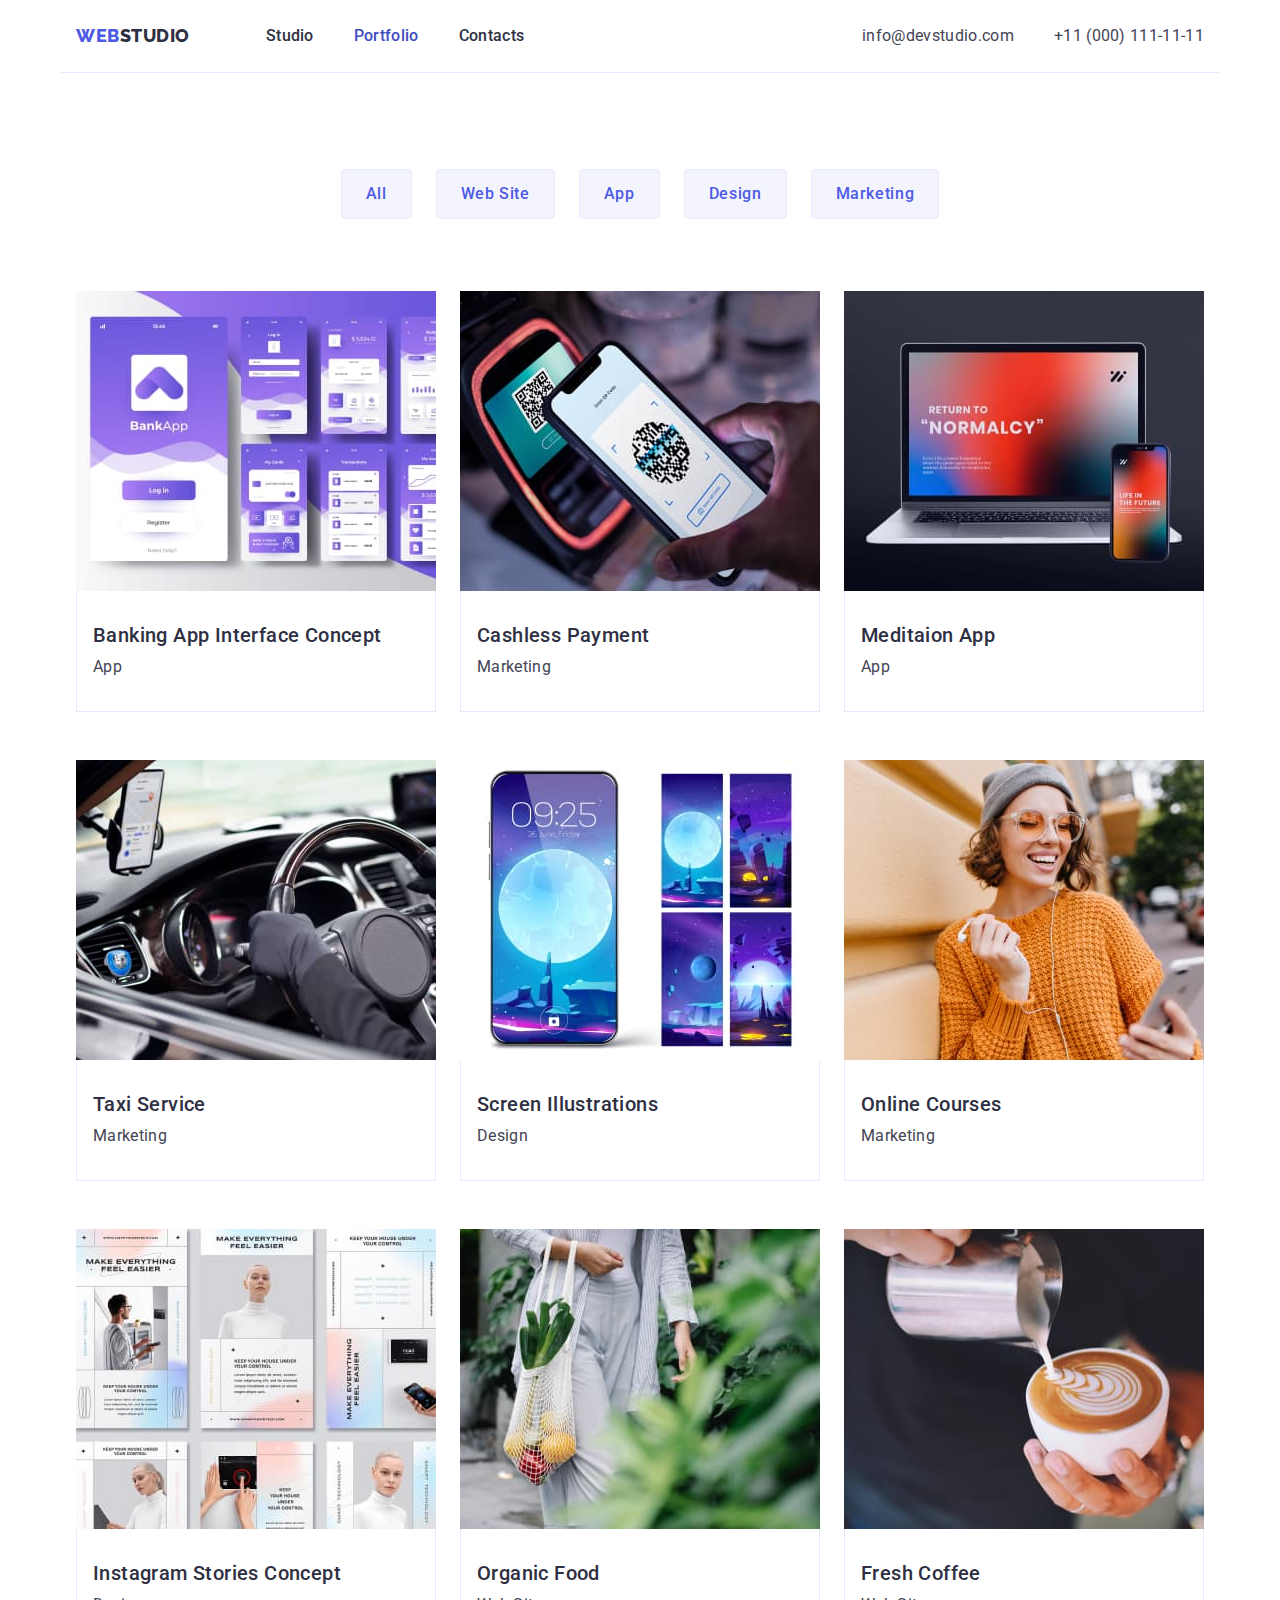
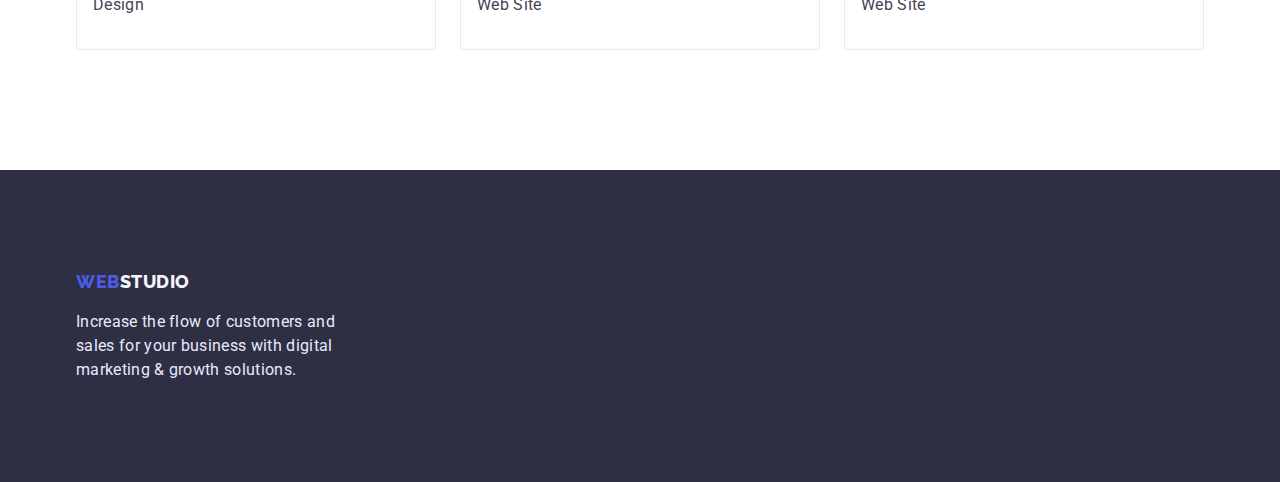
==== portfolio.html @ 144baad5 "Initial commit" ====
<!DOCTYPE html>
<html lang="en">
  <head>
    <meta charset="UTF-8" />
    <meta http-equiv="X-UA-Compatible" content="IE=edge" />
    <meta name="viewport" content="width=device-width, initial-scale=1.0" />
    <link rel="preconnect" href="https://fonts.googleapis.com" />
    <link rel="preconnect" href="https://fonts.gstatic.com" crossorigin />
    <link
      href="https://fonts.googleapis.com/css2?family=Raleway:wght@800&family=Roboto:wght@400;500;700;900&display=swap"
      rel="stylesheet"
    />

    <title>Portfolio</title>
    <link
      href="
https://cdn.jsdelivr.net/npm/modern-normalize@1.1.0/modern-normalize.min.css
"
      rel="stylesheet"
    />
    <link rel="stylesheet" href="./css/styles.css" />
  </head>
  <body>
    <header>
      <div class="container page-header">
        <nav class="page-nav">
          <a class="main-logo link" href="./index.html"
            ><span class="logo-blue">WEB</span>STUDIO</a
          >
          <ul class="menu list">
            <li class="menu-item">
              <a class="menu-link link" href="./index.html">Studio</a>
            </li>
            <li class="menu-item">
              <a class="menu-link link current" href="./portfolio.html"
                >Portfolio</a
              >
            </li>
            <li class="menu-item">
              <a class="menu-link link" href="">Contacts</a>
            </li>
          </ul>
        </nav>
        <address>
          <ul class="address-menu list">
            <li class="address-item">
              <a class="address-link link" href="mailto:info@devstudio.com"
                >info@devstudio.com</a
              >
            </li>
            <li class="address-item">
              <a class="address-link link" href="tel:+110001111111"
                >+11 (000) 111-11-11</a
              >
            </li>
          </ul>
        </address>
      </div>
    </header>
    <main>
      <!-- Examples section -->
      <section class="portfolio-section">
        <div class="container">
          <h1 class="hidden">Examples</h1>
          <ul class="nav-btns-list list">
            <li class="nav-btns-item">
              <button class="nav-btn btn" type="button">All</button>
            </li>
            <li class="nav-btns-item">
              <button class="nav-btn btn" type="button">Web Site</button>
            </li>
            <li class="nav-btns-item">
              <button class="nav-btn btn" type="button">App</button>
            </li>
            <li class="nav-btns-item">
              <button class="nav-btn btn" type="button">Design</button>
            </li>
            <li class="nav-btns-item">
              <button class="nav-btn btn" type="button">Marketing</button>
            </li>
          </ul>

          <ul class="portfolio-list list">
            <li class="portfolio-list-item">
              <img
                class="portfolio-list-photo"
                src="./images/banking.jpg"
                alt="banking app"
                width="360"
                height="300"
              />
              <div class="padding-descr">
                <h2 class="portfolio-list-head">
                  Banking App Interface Concept
                </h2>
                <p class="portfolio-list-descr">App</p>
              </div>
            </li>
            <li class="portfolio-list-item">
              <img
                class="portfolio-list-photo"
                src="./images/cashless.jpg"
                alt="payment"
                width="360"
                height="300"
              />
              <div class="padding-descr">
                <h2 class="portfolio-list-head">Cashless Payment</h2>
                <p class="portfolio-list-descr">Marketing</p>
              </div>
            </li>
            <li class="portfolio-list-item">
              <img
                class="portfolio-list-photo"
                src="./images/meditation.jpg"
                alt="meditation app"
                width="360"
                height="300"
              />
              <div class="padding-descr">
                <h2 class="portfolio-list-head">Meditaion App</h2>
                <p class="portfolio-list-descr">App</p>
              </div>
            </li>
            <li class="portfolio-list-item">
              <img
                class="portfolio-list-photo"
                src="./images/taxi.jpg"
                alt="taxi service"
                width="360"
                height="300"
              />
              <div class="padding-descr">
                <h2 class="portfolio-list-head">Taxi Service</h2>
                <p class="portfolio-list-descr">Marketing</p>
              </div>
            </li>
            <li class="portfolio-list-item">
              <img
                class="portfolio-list-photo"
                src="./images/screen.jpg"
                alt="screen illustration"
                width="360"
                height="300"
              />
              <div class="padding-descr">
                <h2 class="portfolio-list-head">Screen Illustrations</h2>
                <p class="portfolio-list-descr">Design</p>
              </div>
            </li>
            <li class="portfolio-list-item">
              <img
                class="portfolio-list-photo"
                src="./images/online.jpg"
                alt="online courses"
                width="360"
                height="300"
              />
              <div class="padding-descr">
                <h2 class="portfolio-list-head">Online Courses</h2>
                <p class="portfolio-list-descr">Marketing</p>
              </div>
            </li>
            <li class="portfolio-list-item">
              <img
                class="portfolio-list-photo"
                src="./images/insta.jpg"
                alt="instgram stories"
                width="360"
                height="300"
              />
              <div class="padding-descr">
                <h2 class="portfolio-list-head">Instagram Stories Concept</h2>
                <p class="portfolio-list-descr">Design</p>
              </div>
            </li>
            <li class="portfolio-list-item">
              <img
                class="portfolio-list-photo"
                src="./images/organic.jpg"
                alt="organic food"
                width="360"
                height="300"
              />
              <div class="padding-descr">
                <h2 class="portfolio-list-head">Organic Food</h2>
                <p class="portfolio-list-descr">Web Site</p>
              </div>
            </li>
            <li class="portfolio-list-item">
              <img
                class="portfolio-list-photo"
                src="./images/coffee.jpg"
                alt="fresh coffee"
                width="360"
                height="300"
              />
              <div class="padding-descr">
                <h2 class="portfolio-list-head">Fresh Coffee</h2>
                <p class="portfolio-list-descr">Web Site</p>
              </div>
            </li>
          </ul>
        </div>
      </section>
    </main>

    <footer class="dark-bgc-foot foot-section">
      <div class="container">
        <a class="main-logo foot-link" href="./index.html"
          ><span class="logo-blue">WEB</span>STUDIO</a
        >
        <p class="footer-descr">
          Increase the flow of customers and sales for your business with
          digital marketing & growth solutions.
        </p>
      </div>
    </footer>
  </body>
</html>
---- css/styles.css ----
:root {
  --primary-text-color: #434455;
  --secondary-text-color: #2e2f42;
  --dark-bg: #2e2f42;
  --light-bg: #f4f4fd;
  --main-blue: #4d5ae5;
  --border-textfooter: #e7e9fc;
  --active-blue: #404bbf;
  --light-text: #ffffff;
}
.hidden {
  display: none;
}

/* Function */

body {
  font-family: Roboto, sans-serif;
  color: var(--primary-text-color);
}
h1,
h2,
h3,
p {
  margin-top: 0;
  margin-bottom: 0;
}
ul {
  margin-top: 0;
  margin-bottom: 0;
  padding-left: 0;
}
img {
  display: block;
}
.container {
  width: 1158px;
  padding: 0px 15px;
  margin: 0 auto;
}
.list {
  list-style: none;
}
.link {
  font-style: normal;
  text-decoration: none;
  display: block;
  padding-top: 24px;
  padding-bottom: 24px;
}
.menu .link:hover,
.menu .link:focus {
  color: var(--active-blue);
}
.address-menu .link:hover,
.address-menu .link:focus {
  color: var(--active-blue);
}
.menu .link.current {
  color: var(--active-blue);
}
.nav-btns-list .nav-btn:hover,
.nav-btns-list .nav-btn:focus {
  background-color: var(--active-blue);
  color: var(--light-text);
  box-shadow: 0px 3px 1px rgba(0, 0, 0, 0.1), 0px 2px 1px rgba(0, 0, 0, 0.08),
    0px 2px 2px rgba(0, 0, 0, 0.12);
  border-radius: 4px;
}
.head-section .main-btn:hover,
.head-section .main-btn:focus {
  background-color: var(--active-blue);
  box-shadow: 0px 4px 4px rgba(0, 0, 0, 0.15);
  border-radius: 4px;
}

/* header */

.logo-blue {
  color: var(--main-blue);
}
.main-logo {
  font-family: Raleway, sans-serif;
  font-weight: 800;
  font-size: 18px;
  line-height: 1.33;
  align-items: center;
  letter-spacing: 0.03em;
  color: var(--secondary-text-color);

  margin-right: 76px;
}
.page-header {
  display: flex;
  justify-content: space-between;
  border-bottom: 1px solid;
  border-color: var(--border-textfooter);
}
.menu {
  display: flex;
}
.address-menu {
  display: flex;
}
.page-nav {
  display: flex;
}
.menu-link {
  font-weight: 500;
  font-size: 16px;
  line-height: 1.5;
  letter-spacing: 0.02em;
  color: var(--secondary-text-color);
}

.menu-item:not(:last-child) {
  margin-right: 40px;
}
.address-item:not(:last-child) {
  margin-right: 40px;
}
.address-link {
  font-style: normal;
  font-size: 16px;
  line-height: 1.5;
  letter-spacing: 0.02em;
  color: var(--primary-text-color);
}

/* Main Section */
.head-section {
  text-align: center;
}
.dark-bgc {
  background-color: var(--dark-bg);
  margin: 0 auto;
}
.section-hero {
  padding-top: 188px;
  padding-bottom: 188px;
}
.main-head {
  font-size: 56px;
  line-height: 1.1;

  letter-spacing: 0.02em;
  color: var(--light-text);
  margin-bottom: 48px;
}
.main-btn {
  font-family: Roboto, sans-serif;
  font-weight: 500;
  font-size: 16px;
  line-height: 1.5;
  letter-spacing: 0.04em;
  cursor: pointer;
  color: var(--light-text);
  background-color: var(--main-blue);
  border-radius: 4px;
  padding: 16px 32px;
}

/*  ABOUT WEBSTUDIO SECTION */

.examples-list {
  display: flex;
  /* margin-left: -24px;
  margin-top: -24px; */
}
.examples-list-item {
  flex-basis: calc((100% - 72px) / 4);
  margin-right: 24px;
  /* flex-basis: calc(100% / 4 -24px);
  margin-left: 24px;
  margin-top: 24px; */
}
.examples-list-item:nth-child(4n) {
  margin-right: 0;
}
.examples-list-head {
  font-weight: 500;
  font-size: 20px;
  line-height: 1.2;
  letter-spacing: 0.02em;
  color: var(--secondary-text-color);
}
.examples-list-descr {
  margin-top: 8px;
  font-size: 16px;
  line-height: 1.5;
  letter-spacing: 0.02em;
}
.section-head {
  font-size: 36px;
  line-height: 1.1;
  text-align: center;
  letter-spacing: 0.02em;
  color: var(--secondary-text-color);
}

/* WHAT ARE WE DOIG */
.section-bottom-padding {
  padding-bottom: 120px;
}
.section {
  padding-top: 120px;
  padding-bottom: 120px;
}
.head-margin {
  margin-bottom: 72px;
}
.img-list {
  display: flex;
}
.image-list-item:not(:last-child) {
  margin-right: 24px;
}

/*  OUR TEAM */
.section {
  padding-top: 120px;
  padding-bottom: 120px;
}
.light-bgc {
  margin: 0 auto;
  background-color: var(--light-bg);
}
.team-head {
  margin-bottom: 72px;
}

.team-list {
  display: flex;
  justify-content: center;
}
.team-list-item:not(:last-child) {
  margin-right: 24px;
}
.team-list-item {
  background-color: #ffffff;
}

.team-list-head {
  text-align: center;
  margin-bottom: 8px;
}
.team-list-descr {
  text-align: center;
}
.padding-descr {
  padding-top: 32px;
  padding-bottom: 32px;
  padding-left: 16px;
  border: 1px solid;
  border-color: var(--border-textfooter);
  border-top: 0;
}
/* Portfolio */
.portfolio-section {
  padding-top: 96px;
  padding-bottom: 120px;
}
.nav-btns-list {
  display: flex;
  justify-content: center;
}
.nav-btns-item:not(:last-child) {
  margin-right: 24px;
}
.nav-btn {
  font-family: inherit;
  font-weight: 500;
  font-size: 16px;
  line-height: 1.5;
  text-align: center;
  letter-spacing: 0.04em;
  cursor: pointer;
  color: var(--main-blue);
  background-color: var(--light-bg);
  border: 1px solid var(--border-textfooter);
  border-radius: 4px;

  padding: 12px 24px;
}

.portfolio-list {
  margin-top: 72px;
  display: flex;
  flex-wrap: wrap;
}

.portfolio-list-item {
  margin-right: 24px;
  margin-bottom: 48px;
}
.portfolio-list-item:nth-child(3n) {
  margin-right: 0;
}
.portfolio-list-item:nth-last-child(-n + 3) {
  margin-bottom: 0;
}
.portfolio-list-head {
  font-weight: 500;
  font-size: 20px;
  line-height: 1.2;
  letter-spacing: 0.02em;
  color: var(--secondary-text-color);
  margin-bottom: 8px;
}
.portfolio-list-descr {
  font-size: 16px;
  line-height: 1.5;
  letter-spacing: 0.02em;
}

/* Footer */
.foot-section {
  padding-top: 100px;
  padding-bottom: 100px;
}
.dark-bgc-foot {
  background: var(--dark-bg);
  margin: 0 auto;
}
.footer-descr {
  font-size: 16px;
  line-height: 1.5;
  letter-spacing: 0.02em;
  color: var(--border-textfooter);
  width: 264px;
  margin-top: 16px;
}
.foot-link {
  font-style: normal;
  text-decoration: none;
  color: var(--light-bg);
  width: 115px;
}
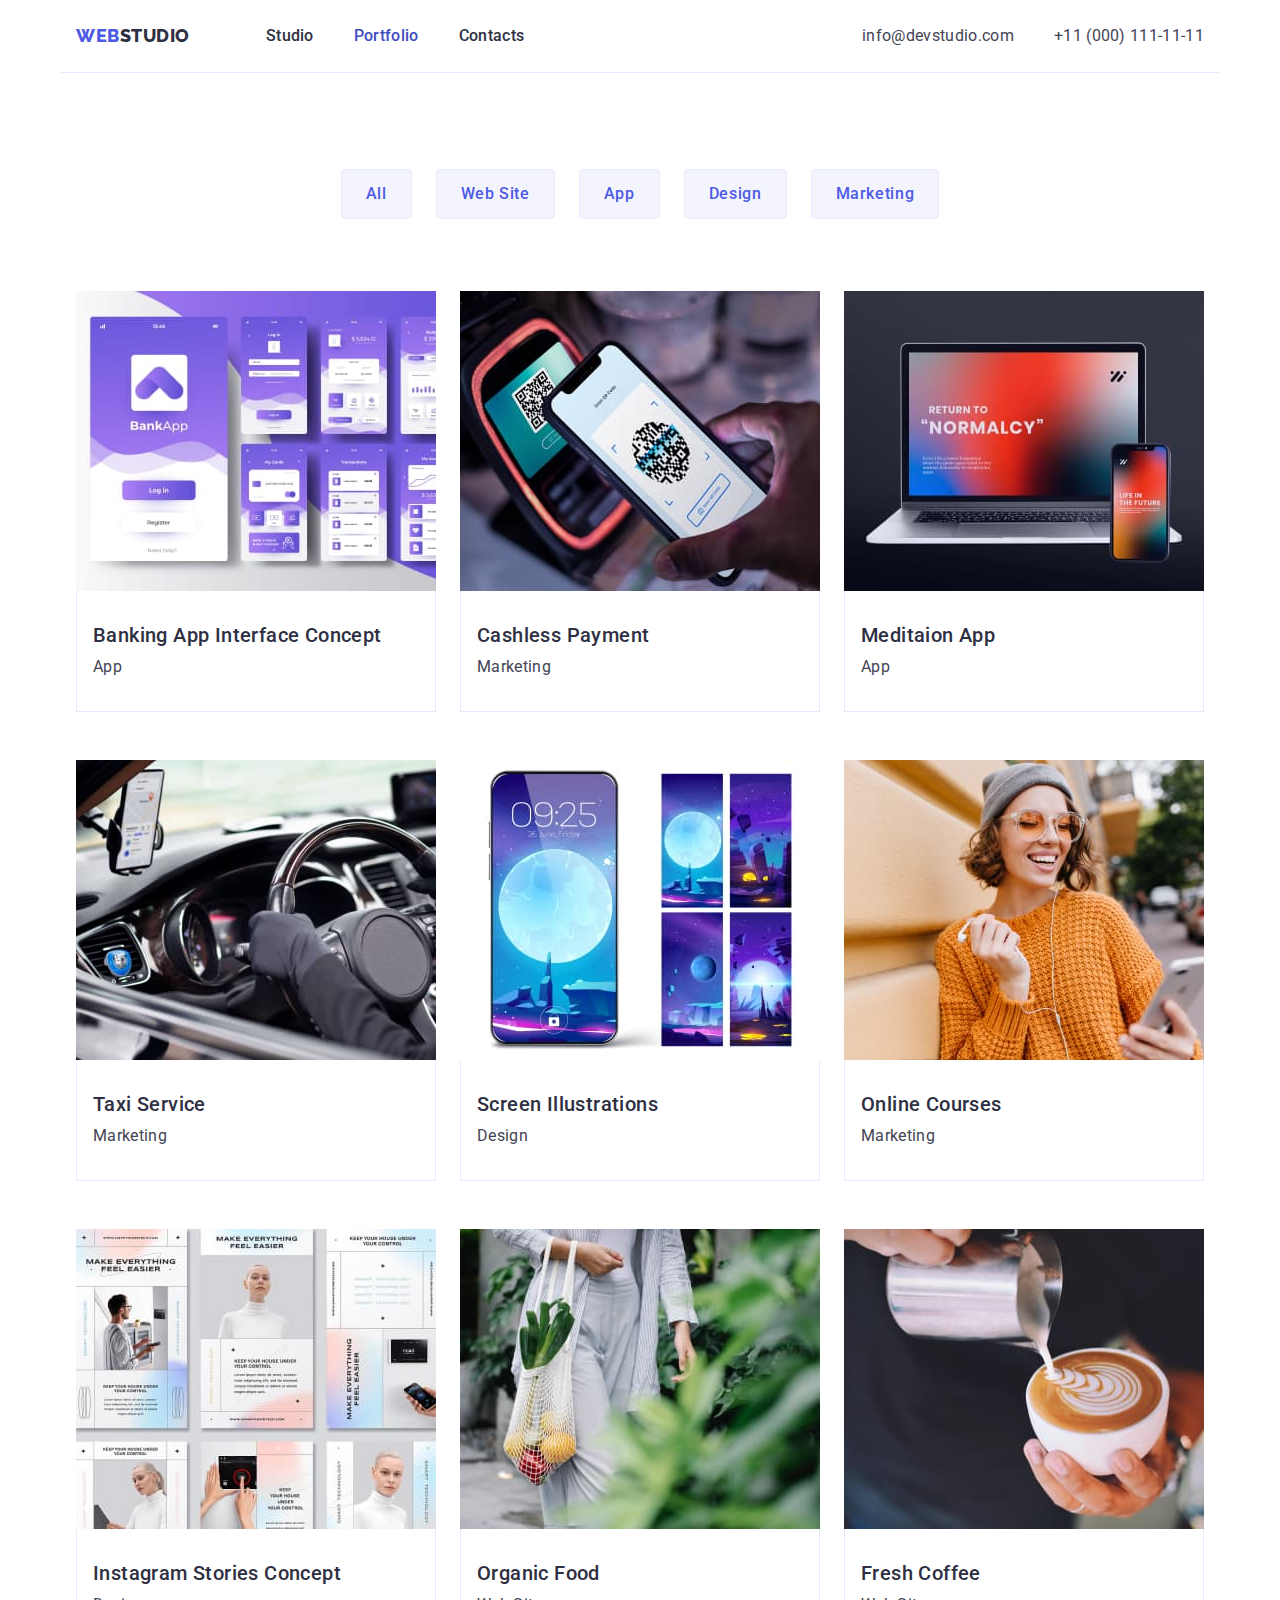
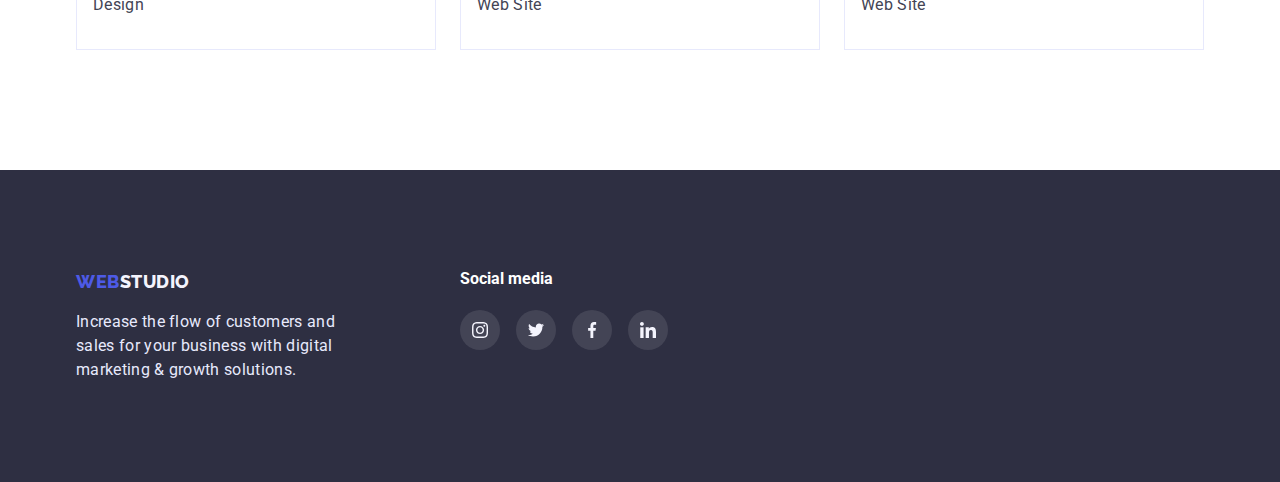
==== commit 91c422e6: "чорновик" ====
--- a/portfolio.html
+++ b/portfolio.html
@@ -89,7 +89,7 @@
                 width="360"
                 height="300"
               />
-              <div class="padding-descr">
+              <div class="portfolio-padding-descr">
                 <h2 class="portfolio-list-head">
                   Banking App Interface Concept
                 </h2>
@@ -104,7 +104,7 @@
                 width="360"
                 height="300"
               />
-              <div class="padding-descr">
+              <div class="portfolio-padding-descr">
                 <h2 class="portfolio-list-head">Cashless Payment</h2>
                 <p class="portfolio-list-descr">Marketing</p>
               </div>
@@ -117,7 +117,7 @@
                 width="360"
                 height="300"
               />
-              <div class="padding-descr">
+              <div class="portfolio-padding-descr">
                 <h2 class="portfolio-list-head">Meditaion App</h2>
                 <p class="portfolio-list-descr">App</p>
               </div>
@@ -130,7 +130,7 @@
                 width="360"
                 height="300"
               />
-              <div class="padding-descr">
+              <div class="portfolio-padding-descr">
                 <h2 class="portfolio-list-head">Taxi Service</h2>
                 <p class="portfolio-list-descr">Marketing</p>
               </div>
@@ -143,7 +143,7 @@
                 width="360"
                 height="300"
               />
-              <div class="padding-descr">
+              <div class="portfolio-padding-descr">
                 <h2 class="portfolio-list-head">Screen Illustrations</h2>
                 <p class="portfolio-list-descr">Design</p>
               </div>
@@ -156,7 +156,7 @@
                 width="360"
                 height="300"
               />
-              <div class="padding-descr">
+              <div class="portfolio-padding-descr">
                 <h2 class="portfolio-list-head">Online Courses</h2>
                 <p class="portfolio-list-descr">Marketing</p>
               </div>
@@ -169,7 +169,7 @@
                 width="360"
                 height="300"
               />
-              <div class="padding-descr">
+              <div class="portfolio-padding-descr">
                 <h2 class="portfolio-list-head">Instagram Stories Concept</h2>
                 <p class="portfolio-list-descr">Design</p>
               </div>
@@ -182,7 +182,7 @@
                 width="360"
                 height="300"
               />
-              <div class="padding-descr">
+              <div class="portfolio-padding-descr">
                 <h2 class="portfolio-list-head">Organic Food</h2>
                 <p class="portfolio-list-descr">Web Site</p>
               </div>
@@ -195,7 +195,7 @@
                 width="360"
                 height="300"
               />
-              <div class="padding-descr">
+              <div class="portfolio-padding-descr">
                 <h2 class="portfolio-list-head">Fresh Coffee</h2>
                 <p class="portfolio-list-descr">Web Site</p>
               </div>
@@ -206,14 +206,133 @@
     </main>
 
     <footer class="dark-bgc-foot foot-section">
-      <div class="container">
-        <a class="main-logo foot-link" href="./index.html"
-          ><span class="logo-blue">WEB</span>STUDIO</a
-        >
-        <p class="footer-descr">
-          Increase the flow of customers and sales for your business with
-          digital marketing & growth solutions.
-        </p>
+      <div class="container footer-flex">
+        <div class="logo-container">
+          <a class="main-logo foot-link" href="./index.html"
+            ><span class="logo-blue">WEB</span>STUDIO</a
+          >
+          <p class="footer-descr">
+            Increase the flow of customers and sales for your business with
+            digital marketing & growth solutions.
+          </p>
+        </div>
+        <div class="social-container">
+          <h4 class="footer-social-header">Social media</h4>
+          <ul class="footer-social-list list">
+            <li>
+              <a class="footer-social-link" href="./index.html"
+                ><svg
+                  class="footer-social-image"
+                  width="16"
+                  height="16"
+                  viewBox="0 0 16 16"
+                  fill="none"
+                  xmlns="http://www.w3.org/2000/svg"
+                >
+                  <g clip-path="url(#clip0_373084_235)">
+                    <path
+                      d="M15.9843 4.70392C15.9468 3.85378 15.8093 3.26932 15.6124 2.76287C15.4092 2.22529 15.0967 1.74399 14.6872 1.34389C14.2871 0.937561 13.8026 0.621826 13.2713 0.421835C12.7619 0.224897 12.1805 0.0874194 11.3303 0.0499365C10.4738 0.00927917 10.2019 -0.00012207 8.02963 -0.00012207C5.85733 -0.00012207 5.58543 0.00927917 4.73212 0.0467621C3.88197 0.084245 3.29751 0.221845 2.79119 0.418661C2.25348 0.621826 1.77219 0.934387 1.37209 1.34389C0.965758 1.74399 0.650145 2.22846 0.450033 2.75982C0.253096 3.26932 0.115618 3.85061 0.0781347 4.70075C0.0374774 5.55724 0.0280762 5.82914 0.0280762 8.00144C0.0280762 10.1737 0.0374774 10.4456 0.0749603 11.299C0.112443 12.1491 0.250043 12.7336 0.446981 13.24C0.650145 13.7776 0.965758 14.2589 1.37209 14.659C1.77219 15.0653 2.25666 15.3811 2.78801 15.581C3.29751 15.778 3.8788 15.9155 4.72906 15.9529C5.58226 15.9906 5.85428 15.9998 8.02658 15.9998C10.1989 15.9998 10.4708 15.9906 11.3241 15.9529C12.1742 15.9155 12.7587 15.778 13.265 15.581C14.3403 15.1653 15.1904 14.3152 15.6062 13.24C15.803 12.7305 15.9406 12.1491 15.9781 11.299C16.0156 10.4456 16.025 10.1737 16.025 8.00144C16.025 5.82914 16.0218 5.55724 15.9843 4.70392ZM14.5435 11.2364C14.509 12.0179 14.3778 12.4398 14.2684 12.7211C13.9995 13.4181 13.4463 13.9714 12.7493 14.2402C12.468 14.3496 12.043 14.4809 11.2646 14.5152C10.4207 14.5528 10.1676 14.562 8.03281 14.562C5.89799 14.562 5.64172 14.5528 4.80085 14.5152C4.01945 14.4809 3.5975 14.3496 3.31619 14.2402C2.96932 14.112 2.65359 13.9088 2.39731 13.6432C2.13163 13.3837 1.92847 13.0712 1.80027 12.7243C1.69087 12.443 1.55962 12.0179 1.52532 11.2396C1.48771 10.3957 1.47843 10.1425 1.47843 8.00767C1.47843 5.87285 1.48771 5.61658 1.52532 4.77584C1.55962 3.99443 1.69087 3.57248 1.80027 3.29117C1.92847 2.94418 2.13163 2.62857 2.40049 2.37217C2.65981 2.10649 2.97237 1.90333 3.31937 1.77525C3.60067 1.66585 4.0258 1.5346 4.80403 1.50017C5.64794 1.46269 5.90117 1.45329 8.03586 1.45329C10.1738 1.45329 10.4269 1.46269 11.2678 1.50017C12.0492 1.5346 12.4712 1.66585 12.7525 1.77525C13.0993 1.90333 13.4151 2.10649 13.6714 2.37217C13.937 2.63162 14.1402 2.94418 14.2684 3.29117C14.3778 3.57248 14.509 3.99748 14.5435 4.77584C14.581 5.61975 14.5904 5.87285 14.5904 8.00767C14.5904 10.1425 14.581 10.3925 14.5435 11.2364Z"
+                      fill="#F4F4FD"
+                    />
+                    <path
+                      d="M8.02967 3.89124C5.76055 3.89124 3.91949 5.73217 3.91949 8.00141C3.91949 10.2707 5.76055 12.1116 8.02967 12.1116C10.2989 12.1116 12.1398 10.2707 12.1398 8.00141C12.1398 5.73217 10.2989 3.89124 8.02967 3.89124ZM8.02967 10.6676C6.55758 10.6676 5.3635 9.47362 5.3635 8.00141C5.3635 6.5292 6.55758 5.33524 8.02967 5.33524C9.50188 5.33524 10.6958 6.5292 10.6958 8.00141C10.6958 9.47362 9.50188 10.6676 8.02967 10.6676Z"
+                      fill="#F4F4FD"
+                    />
+                    <path
+                      d="M13.262 3.72871C13.262 4.2586 12.8324 4.68825 12.3024 4.68825C11.7725 4.68825 11.3428 4.2586 11.3428 3.72871C11.3428 3.19869 11.7725 2.76917 12.3024 2.76917C12.8324 2.76917 13.262 3.19869 13.262 3.72871Z"
+                      fill="#F4F4FD"
+                    />
+                  </g>
+                  <defs>
+                    <clipPath id="clip0_373084_235">
+                      <rect width="16" height="16" fill="white" />
+                    </clipPath>
+                  </defs>
+                </svg>
+              </a>
+            </li>
+            <li>
+              <a class="footer-social-link" href="./index.html">
+                <svg
+                  class="footer-social-image"
+                  width="16"
+                  height="16"
+                  viewBox="0 0 16 16"
+                  fill="none"
+                  xmlns="http://www.w3.org/2000/svg"
+                >
+                  <g clip-path="url(#clip0_373084_241)">
+                    <path
+                      d="M16 3.03888C15.405 3.29988 14.771 3.47288 14.11 3.55688C14.79 3.15088 15.309 2.51288 15.553 1.74388C14.919 2.12188 14.219 2.38888 13.473 2.53788C12.871 1.89688 12.013 1.49988 11.077 1.49988C9.261 1.49988 7.799 2.97388 7.799 4.78088C7.799 5.04088 7.821 5.29088 7.875 5.52888C5.148 5.39588 2.735 4.08888 1.114 2.09788C0.831 2.58888 0.665 3.15088 0.665 3.75588C0.665 4.89188 1.25 5.89888 2.122 6.48188C1.595 6.47188 1.078 6.31888 0.64 6.07788C0.64 6.08788 0.64 6.10088 0.64 6.11388C0.64 7.70788 1.777 9.03188 3.268 9.33688C3.001 9.40988 2.71 9.44488 2.408 9.44488C2.198 9.44488 1.986 9.43288 1.787 9.38888C2.212 10.6879 3.418 11.6429 4.852 11.6739C3.736 12.5469 2.319 13.0729 0.785 13.0729C0.516 13.0729 0.258 13.0609 0 13.0279C1.453 13.9649 3.175 14.4999 5.032 14.4999C11.068 14.4999 14.368 9.49988 14.368 5.16588C14.368 5.02088 14.363 4.88088 14.356 4.74188C15.007 4.27988 15.554 3.70288 16 3.03888Z"
+                      fill="#F4F4FD"
+                    />
+                  </g>
+                  <defs>
+                    <clipPath id="clip0_373084_241">
+                      <rect width="16" height="16" fill="white" />
+                    </clipPath>
+                  </defs>
+                </svg>
+              </a>
+            </li>
+            <li>
+              <a class="footer-social-link" href="./index.html">
+                <svg
+                  class="footer-social-image"
+                  width="16"
+                  height="16"
+                  viewBox="0 0 16 16"
+                  fill="none"
+                  xmlns="http://www.w3.org/2000/svg"
+                >
+                  <g clip-path="url(#clip0_373084_247)">
+                    <path
+                      d="M10.6647 2.65654H12.1254V0.112545C11.8734 0.0778779 11.0067 -0.00012207 9.99736 -0.00012207C7.89136 -0.00012207 6.4487 1.32454 6.4487 3.75921V5.99988H4.12469V8.84388H6.4487V15.9999H9.29803V8.84455H11.528L11.882 6.00055H9.29736V4.04121C9.29803 3.21921 9.51936 2.65654 10.6647 2.65654Z"
+                      fill="#F4F4FD"
+                    />
+                  </g>
+                  <defs>
+                    <clipPath id="clip0_373084_247">
+                      <rect width="16" height="16" fill="white" />
+                    </clipPath>
+                  </defs>
+                </svg>
+              </a>
+            </li>
+            <li>
+              <a class="footer-social-link" href="./index.html">
+                <svg
+                  class="footer-social-image"
+                  width="16"
+                  height="16"
+                  viewBox="0 0 16 16"
+                  fill="none"
+                  xmlns="http://www.w3.org/2000/svg"
+                >
+                  <g clip-path="url(#clip0_373084_251)">
+                    <path
+                      d="M15.9961 15.9999V15.9992H16.0001V10.1312C16.0001 7.26053 15.3821 5.04919 12.0261 5.04919C10.4128 5.04919 9.33009 5.93453 8.88809 6.77386H8.84143V5.31719H5.65942V15.9992H8.97276V10.7099C8.97276 9.31719 9.23676 7.97053 10.9614 7.97053C12.6608 7.97053 12.6861 9.55986 12.6861 10.7992V15.9999H15.9961Z"
+                      fill="#F4F4FD"
+                    />
+                    <path
+                      d="M0.264038 5.31787H3.58137V15.9999H0.264038V5.31787Z"
+                      fill="#F4F4FD"
+                    />
+                    <path
+                      d="M1.92139 -0.00012207C0.860728 -0.00012207 6.10352e-05 0.860545 6.10352e-05 1.92121C6.10352e-05 2.98188 0.860728 3.86055 1.92139 3.86055C2.98206 3.86055 3.84273 2.98188 3.84273 1.92121C3.84206 0.860545 2.98139 -0.00012207 1.92139 -0.00012207V-0.00012207Z"
+                      fill="#F4F4FD"
+                    />
+                  </g>
+                  <defs>
+                    <clipPath id="clip0_373084_251">
+                      <rect width="16" height="16" fill="white" />
+                    </clipPath>
+                  </defs>
+                </svg>
+              </a>
+            </li>
+          </ul>
+        </div>
       </div>
     </footer>
   </body>
--- a/css/styles.css
+++ b/css/styles.css
@@ -33,6 +33,7 @@
 img {
   display: block;
 }
+
 .container {
   width: 1158px;
   padding: 0px 15px;
@@ -134,7 +135,14 @@
 .dark-bgc {
   background-color: var(--dark-bg);
   margin: 0 auto;
-}
+  background-image: linear-gradient(
+      rgba(46, 47, 66, 0.7),
+      rgba(46, 47, 66, 0.7)
+    ),
+    url(../images/people-office\ 1.jpg);
+  background-size: cover;
+}
+
 .section-hero {
   padding-top: 188px;
   padding-bottom: 188px;
@@ -161,7 +169,22 @@
 }
 
 /*  ABOUT WEBSTUDIO SECTION */
-
+/* svg:not(:root) {
+  overflow: visible;
+  overflow-clip-margin: border-box;
+} */
+.examples-list-link {
+  display: flex;
+  width: 264px;
+  height: 112px;
+  justify-content: center;
+  align-items: center;
+  background-color: var(--light-bg);
+  border-radius: 4px;
+  margin-bottom: 8px;
+}
+.examples-list-image {
+}
 .examples-list {
   display: flex;
   /* margin-left: -24px;
@@ -170,6 +193,7 @@
 .examples-list-item {
   flex-basis: calc((100% - 72px) / 4);
   margin-right: 24px;
+
   /* flex-basis: calc(100% / 4 -24px);
   margin-left: 24px;
   margin-top: 24px; */
@@ -228,7 +252,28 @@
 .team-head {
   margin-bottom: 72px;
 }
-
+.social-team-list {
+  display: flex;
+  justify-content: center;
+  align-items: center;
+  gap: 24px;
+}
+.team-social-link {
+  display: flex;
+  justify-content: center;
+  align-items: center;
+  border-radius: 50%;
+
+  width: 40px;
+  height: 40px;
+  background-color: var(--main-blue);
+}
+.team-social-link:hover,
+.team-social-link:focus {
+  background-color: var(--active-blue);
+}
+.team-social-image {
+}
 .team-list {
   display: flex;
   justify-content: center;
@@ -238,6 +283,9 @@
 }
 .team-list-item {
   background-color: #ffffff;
+  box-shadow: 0px 1px 6px rgba(46, 47, 66, 0.08),
+    0px 1px 1px rgba(46, 47, 66, 0.16), 0px 2px 1px rgba(46, 47, 66, 0.08);
+  border-radius: 0px 0px 4px 4px;
 }
 
 .team-list-head {
@@ -246,8 +294,103 @@
 }
 .team-list-descr {
   text-align: center;
-}
+  margin-bottom: 8px;
+}
+
 .padding-descr {
+  padding-top: 32px;
+  padding-bottom: 32px;
+  border: 1px solid;
+  border-color: var(--border-textfooter);
+  border-top: 0;
+}
+
+/* CUSTOMERS */
+.customer-list {
+  display: flex;
+  justify-content: center;
+  gap: 24px;
+  margin-top: 72px;
+}
+.customer-list-link {
+  display: flex;
+  justify-content: center;
+  align-items: center;
+  border: 1px solid #8e8f99;
+
+  border-radius: 4px;
+  width: 168px;
+  height: 88px;
+}
+.customer-list-image {
+  fill: #8e8f99;
+}
+.customer-list-link:hover .customer-list-image,
+.customer-list-link:focus .customer-list-image {
+  fill: var(--active-blue);
+}
+.customer-list-link:hover,
+.customer-list-link:focus {
+  border-color: var(--active-blue);
+}
+/* Portfolio */
+.portfolio-section {
+  padding-top: 96px;
+  padding-bottom: 120px;
+}
+.nav-btns-list {
+  display: flex;
+  justify-content: center;
+}
+.nav-btns-item:not(:last-child) {
+  margin-right: 24px;
+}
+.nav-btn {
+  font-family: inherit;
+  font-weight: 500;
+  font-size: 16px;
+  line-height: 1.5;
+  text-align: center;
+  letter-spacing: 0.04em;
+  cursor: pointer;
+  color: var(--main-blue);
+  background-color: var(--light-bg);
+  border: 1px solid var(--border-textfooter);
+  border-radius: 4px;
+
+  padding: 12px 24px;
+}
+
+.portfolio-list {
+  margin-top: 72px;
+  display: flex;
+  flex-wrap: wrap;
+}
+
+.portfolio-list-item {
+  margin-right: 24px;
+  margin-bottom: 48px;
+}
+.portfolio-list-item:nth-child(3n) {
+  margin-right: 0;
+}
+.portfolio-list-item:nth-last-child(-n + 3) {
+  margin-bottom: 0;
+}
+.portfolio-list-head {
+  font-weight: 500;
+  font-size: 20px;
+  line-height: 1.2;
+  letter-spacing: 0.02em;
+  color: var(--secondary-text-color);
+  margin-bottom: 8px;
+}
+.portfolio-list-descr {
+  font-size: 16px;
+  line-height: 1.5;
+  letter-spacing: 0.02em;
+}
+.portfolio-padding-descr {
   padding-top: 32px;
   padding-bottom: 32px;
   padding-left: 16px;
@@ -255,68 +398,33 @@
   border-color: var(--border-textfooter);
   border-top: 0;
 }
-/* Portfolio */
-.portfolio-section {
-  padding-top: 96px;
-  padding-bottom: 120px;
-}
-.nav-btns-list {
-  display: flex;
-  justify-content: center;
-}
-.nav-btns-item:not(:last-child) {
-  margin-right: 24px;
-}
-.nav-btn {
-  font-family: inherit;
-  font-weight: 500;
-  font-size: 16px;
-  line-height: 1.5;
-  text-align: center;
-  letter-spacing: 0.04em;
-  cursor: pointer;
-  color: var(--main-blue);
-  background-color: var(--light-bg);
-  border: 1px solid var(--border-textfooter);
-  border-radius: 4px;
-
-  padding: 12px 24px;
-}
-
-.portfolio-list {
-  margin-top: 72px;
-  display: flex;
-  flex-wrap: wrap;
-}
-
-.portfolio-list-item {
-  margin-right: 24px;
-  margin-bottom: 48px;
-}
-.portfolio-list-item:nth-child(3n) {
-  margin-right: 0;
-}
-.portfolio-list-item:nth-last-child(-n + 3) {
-  margin-bottom: 0;
-}
-.portfolio-list-head {
-  font-weight: 500;
-  font-size: 20px;
-  line-height: 1.2;
-  letter-spacing: 0.02em;
-  color: var(--secondary-text-color);
-  margin-bottom: 8px;
-}
-.portfolio-list-descr {
-  font-size: 16px;
-  line-height: 1.5;
-  letter-spacing: 0.02em;
-}
 
 /* Footer */
 .foot-section {
   padding-top: 100px;
   padding-bottom: 100px;
+}
+.footer-flex {
+  display: flex;
+  justify-content: baseline;
+}
+.footer-social-list {
+  display: flex;
+  gap: 16px;
+}
+.footer-social-link {
+  display: flex;
+  justify-content: center;
+  align-items: center;
+  border-radius: 50%;
+  width: 40px;
+  height: 40px;
+
+  background-color: rgba(255, 255, 255, 0.1);
+}
+.footer-social-link:hover,
+.footer-social-link:focus {
+  background-color: #31d0aa;
 }
 .dark-bgc-foot {
   background: var(--dark-bg);
@@ -336,3 +444,10 @@
   color: var(--light-bg);
   width: 115px;
 }
+.footer-social-header {
+  color: #ffffff;
+  margin-top: 0;
+}
+.logo-container {
+  margin-right: 120px;
+}
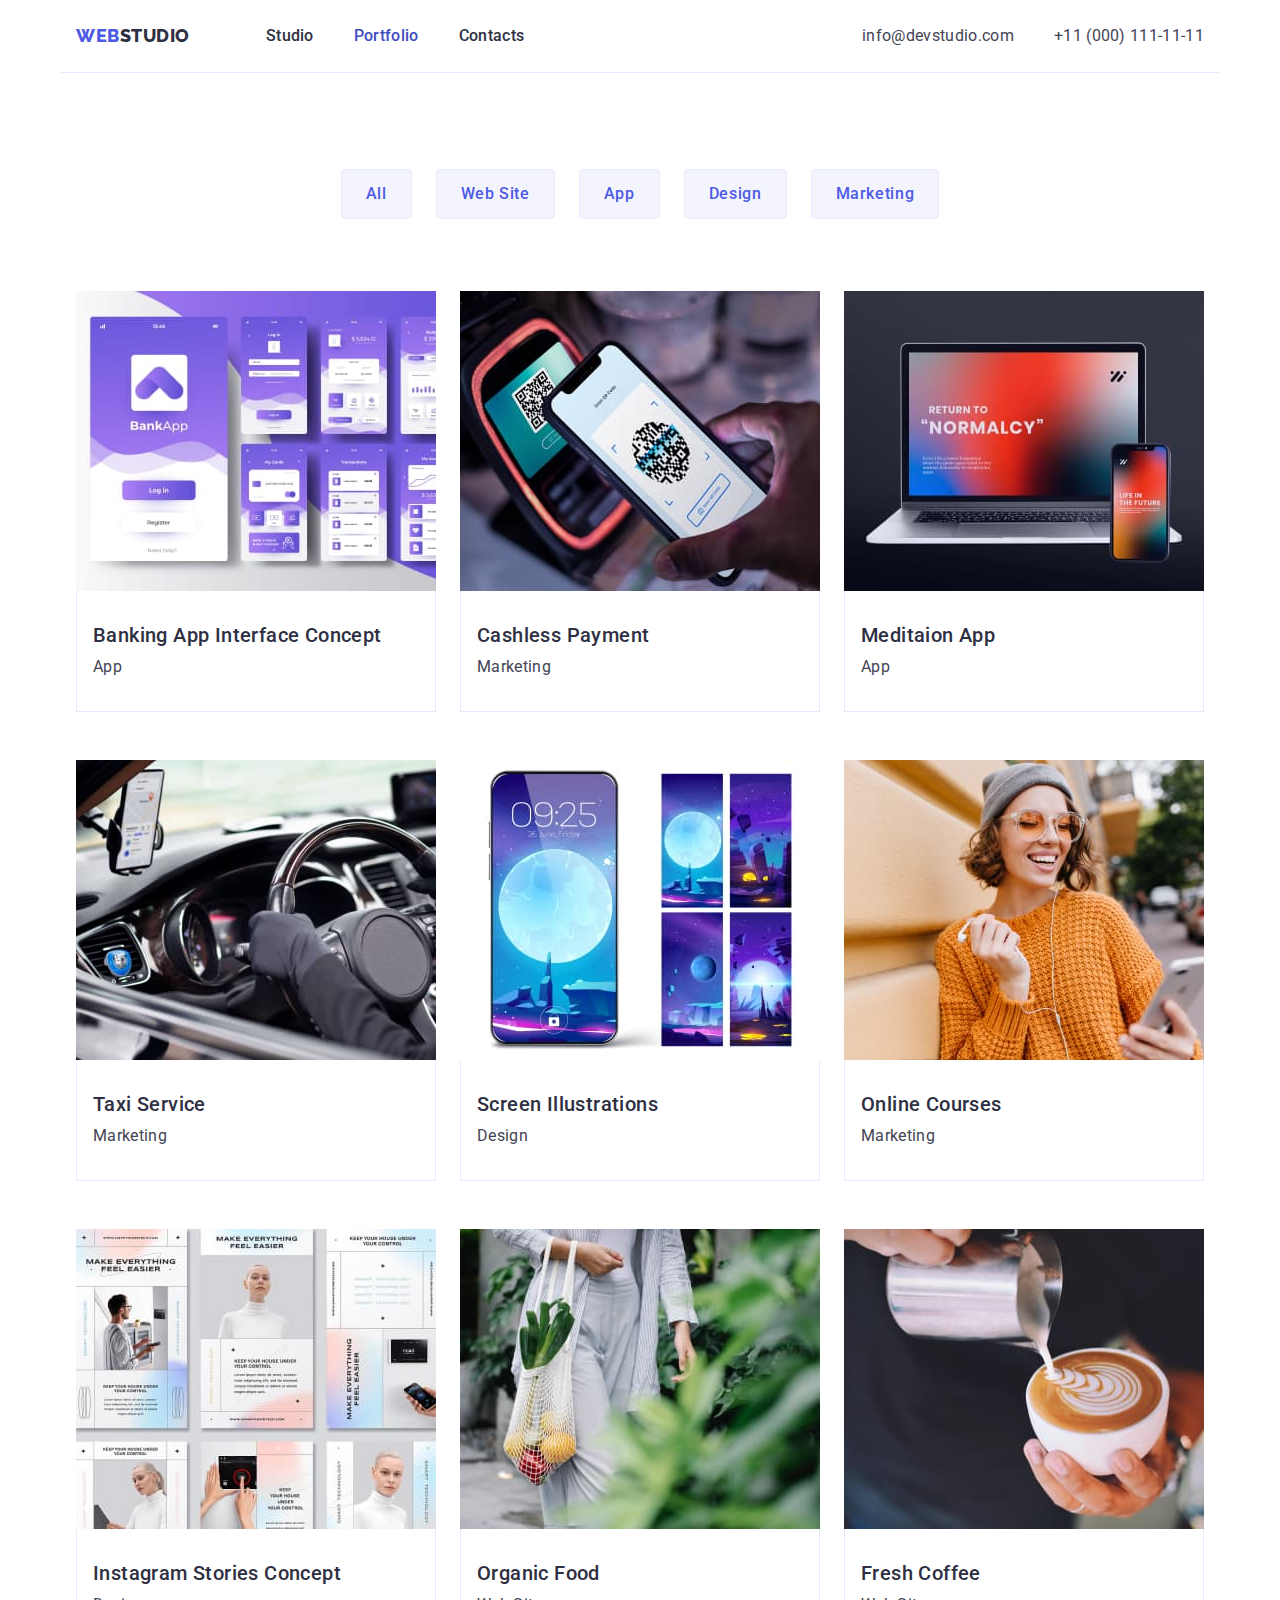
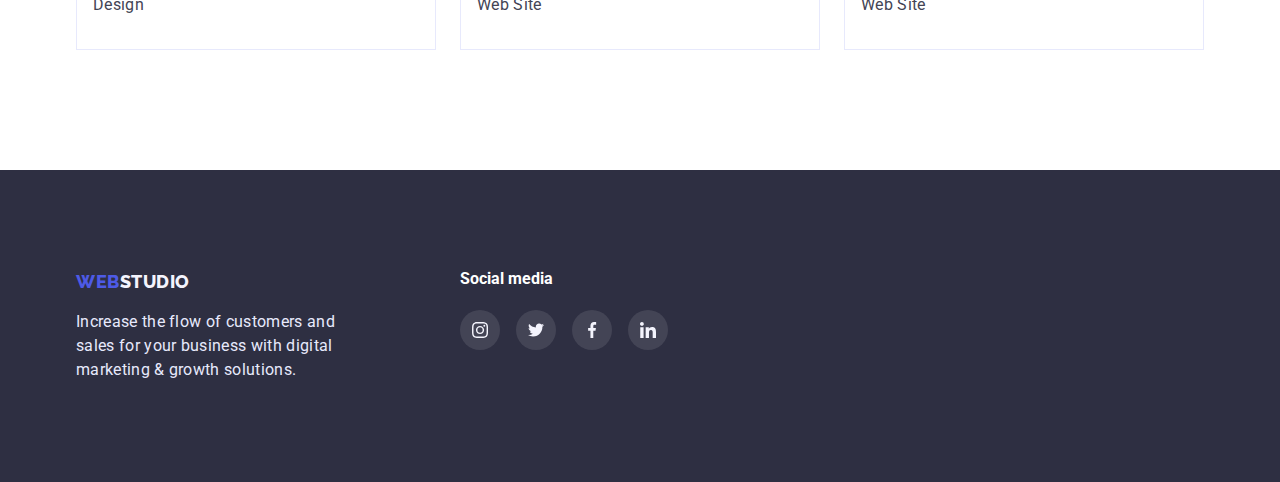
==== commit 470ab14c: "виконав роботу дубль 1" ====
--- a/portfolio.html
+++ b/portfolio.html
@@ -221,113 +221,29 @@
           <ul class="footer-social-list list">
             <li>
               <a class="footer-social-link" href="./index.html"
-                ><svg
-                  class="footer-social-image"
-                  width="16"
-                  height="16"
-                  viewBox="0 0 16 16"
-                  fill="none"
-                  xmlns="http://www.w3.org/2000/svg"
-                >
-                  <g clip-path="url(#clip0_373084_235)">
-                    <path
-                      d="M15.9843 4.70392C15.9468 3.85378 15.8093 3.26932 15.6124 2.76287C15.4092 2.22529 15.0967 1.74399 14.6872 1.34389C14.2871 0.937561 13.8026 0.621826 13.2713 0.421835C12.7619 0.224897 12.1805 0.0874194 11.3303 0.0499365C10.4738 0.00927917 10.2019 -0.00012207 8.02963 -0.00012207C5.85733 -0.00012207 5.58543 0.00927917 4.73212 0.0467621C3.88197 0.084245 3.29751 0.221845 2.79119 0.418661C2.25348 0.621826 1.77219 0.934387 1.37209 1.34389C0.965758 1.74399 0.650145 2.22846 0.450033 2.75982C0.253096 3.26932 0.115618 3.85061 0.0781347 4.70075C0.0374774 5.55724 0.0280762 5.82914 0.0280762 8.00144C0.0280762 10.1737 0.0374774 10.4456 0.0749603 11.299C0.112443 12.1491 0.250043 12.7336 0.446981 13.24C0.650145 13.7776 0.965758 14.2589 1.37209 14.659C1.77219 15.0653 2.25666 15.3811 2.78801 15.581C3.29751 15.778 3.8788 15.9155 4.72906 15.9529C5.58226 15.9906 5.85428 15.9998 8.02658 15.9998C10.1989 15.9998 10.4708 15.9906 11.3241 15.9529C12.1742 15.9155 12.7587 15.778 13.265 15.581C14.3403 15.1653 15.1904 14.3152 15.6062 13.24C15.803 12.7305 15.9406 12.1491 15.9781 11.299C16.0156 10.4456 16.025 10.1737 16.025 8.00144C16.025 5.82914 16.0218 5.55724 15.9843 4.70392ZM14.5435 11.2364C14.509 12.0179 14.3778 12.4398 14.2684 12.7211C13.9995 13.4181 13.4463 13.9714 12.7493 14.2402C12.468 14.3496 12.043 14.4809 11.2646 14.5152C10.4207 14.5528 10.1676 14.562 8.03281 14.562C5.89799 14.562 5.64172 14.5528 4.80085 14.5152C4.01945 14.4809 3.5975 14.3496 3.31619 14.2402C2.96932 14.112 2.65359 13.9088 2.39731 13.6432C2.13163 13.3837 1.92847 13.0712 1.80027 12.7243C1.69087 12.443 1.55962 12.0179 1.52532 11.2396C1.48771 10.3957 1.47843 10.1425 1.47843 8.00767C1.47843 5.87285 1.48771 5.61658 1.52532 4.77584C1.55962 3.99443 1.69087 3.57248 1.80027 3.29117C1.92847 2.94418 2.13163 2.62857 2.40049 2.37217C2.65981 2.10649 2.97237 1.90333 3.31937 1.77525C3.60067 1.66585 4.0258 1.5346 4.80403 1.50017C5.64794 1.46269 5.90117 1.45329 8.03586 1.45329C10.1738 1.45329 10.4269 1.46269 11.2678 1.50017C12.0492 1.5346 12.4712 1.66585 12.7525 1.77525C13.0993 1.90333 13.4151 2.10649 13.6714 2.37217C13.937 2.63162 14.1402 2.94418 14.2684 3.29117C14.3778 3.57248 14.509 3.99748 14.5435 4.77584C14.581 5.61975 14.5904 5.87285 14.5904 8.00767C14.5904 10.1425 14.581 10.3925 14.5435 11.2364Z"
-                      fill="#F4F4FD"
-                    />
-                    <path
-                      d="M8.02967 3.89124C5.76055 3.89124 3.91949 5.73217 3.91949 8.00141C3.91949 10.2707 5.76055 12.1116 8.02967 12.1116C10.2989 12.1116 12.1398 10.2707 12.1398 8.00141C12.1398 5.73217 10.2989 3.89124 8.02967 3.89124ZM8.02967 10.6676C6.55758 10.6676 5.3635 9.47362 5.3635 8.00141C5.3635 6.5292 6.55758 5.33524 8.02967 5.33524C9.50188 5.33524 10.6958 6.5292 10.6958 8.00141C10.6958 9.47362 9.50188 10.6676 8.02967 10.6676Z"
-                      fill="#F4F4FD"
-                    />
-                    <path
-                      d="M13.262 3.72871C13.262 4.2586 12.8324 4.68825 12.3024 4.68825C11.7725 4.68825 11.3428 4.2586 11.3428 3.72871C11.3428 3.19869 11.7725 2.76917 12.3024 2.76917C12.8324 2.76917 13.262 3.19869 13.262 3.72871Z"
-                      fill="#F4F4FD"
-                    />
-                  </g>
-                  <defs>
-                    <clipPath id="clip0_373084_235">
-                      <rect width="16" height="16" fill="white" />
-                    </clipPath>
-                  </defs>
-                </svg>
-              </a>
-            </li>
-            <li>
-              <a class="footer-social-link" href="./index.html">
-                <svg
-                  class="footer-social-image"
-                  width="16"
-                  height="16"
-                  viewBox="0 0 16 16"
-                  fill="none"
-                  xmlns="http://www.w3.org/2000/svg"
-                >
-                  <g clip-path="url(#clip0_373084_241)">
-                    <path
-                      d="M16 3.03888C15.405 3.29988 14.771 3.47288 14.11 3.55688C14.79 3.15088 15.309 2.51288 15.553 1.74388C14.919 2.12188 14.219 2.38888 13.473 2.53788C12.871 1.89688 12.013 1.49988 11.077 1.49988C9.261 1.49988 7.799 2.97388 7.799 4.78088C7.799 5.04088 7.821 5.29088 7.875 5.52888C5.148 5.39588 2.735 4.08888 1.114 2.09788C0.831 2.58888 0.665 3.15088 0.665 3.75588C0.665 4.89188 1.25 5.89888 2.122 6.48188C1.595 6.47188 1.078 6.31888 0.64 6.07788C0.64 6.08788 0.64 6.10088 0.64 6.11388C0.64 7.70788 1.777 9.03188 3.268 9.33688C3.001 9.40988 2.71 9.44488 2.408 9.44488C2.198 9.44488 1.986 9.43288 1.787 9.38888C2.212 10.6879 3.418 11.6429 4.852 11.6739C3.736 12.5469 2.319 13.0729 0.785 13.0729C0.516 13.0729 0.258 13.0609 0 13.0279C1.453 13.9649 3.175 14.4999 5.032 14.4999C11.068 14.4999 14.368 9.49988 14.368 5.16588C14.368 5.02088 14.363 4.88088 14.356 4.74188C15.007 4.27988 15.554 3.70288 16 3.03888Z"
-                      fill="#F4F4FD"
-                    />
-                  </g>
-                  <defs>
-                    <clipPath id="clip0_373084_241">
-                      <rect width="16" height="16" fill="white" />
-                    </clipPath>
-                  </defs>
-                </svg>
-              </a>
-            </li>
-            <li>
-              <a class="footer-social-link" href="./index.html">
-                <svg
-                  class="footer-social-image"
-                  width="16"
-                  height="16"
-                  viewBox="0 0 16 16"
-                  fill="none"
-                  xmlns="http://www.w3.org/2000/svg"
-                >
-                  <g clip-path="url(#clip0_373084_247)">
-                    <path
-                      d="M10.6647 2.65654H12.1254V0.112545C11.8734 0.0778779 11.0067 -0.00012207 9.99736 -0.00012207C7.89136 -0.00012207 6.4487 1.32454 6.4487 3.75921V5.99988H4.12469V8.84388H6.4487V15.9999H9.29803V8.84455H11.528L11.882 6.00055H9.29736V4.04121C9.29803 3.21921 9.51936 2.65654 10.6647 2.65654Z"
-                      fill="#F4F4FD"
-                    />
-                  </g>
-                  <defs>
-                    <clipPath id="clip0_373084_247">
-                      <rect width="16" height="16" fill="white" />
-                    </clipPath>
-                  </defs>
-                </svg>
-              </a>
-            </li>
-            <li>
-              <a class="footer-social-link" href="./index.html">
-                <svg
-                  class="footer-social-image"
-                  width="16"
-                  height="16"
-                  viewBox="0 0 16 16"
-                  fill="none"
-                  xmlns="http://www.w3.org/2000/svg"
-                >
-                  <g clip-path="url(#clip0_373084_251)">
-                    <path
-                      d="M15.9961 15.9999V15.9992H16.0001V10.1312C16.0001 7.26053 15.3821 5.04919 12.0261 5.04919C10.4128 5.04919 9.33009 5.93453 8.88809 6.77386H8.84143V5.31719H5.65942V15.9992H8.97276V10.7099C8.97276 9.31719 9.23676 7.97053 10.9614 7.97053C12.6608 7.97053 12.6861 9.55986 12.6861 10.7992V15.9999H15.9961Z"
-                      fill="#F4F4FD"
-                    />
-                    <path
-                      d="M0.264038 5.31787H3.58137V15.9999H0.264038V5.31787Z"
-                      fill="#F4F4FD"
-                    />
-                    <path
-                      d="M1.92139 -0.00012207C0.860728 -0.00012207 6.10352e-05 0.860545 6.10352e-05 1.92121C6.10352e-05 2.98188 0.860728 3.86055 1.92139 3.86055C2.98206 3.86055 3.84273 2.98188 3.84273 1.92121C3.84206 0.860545 2.98139 -0.00012207 1.92139 -0.00012207V-0.00012207Z"
-                      fill="#F4F4FD"
-                    />
-                  </g>
-                  <defs>
-                    <clipPath id="clip0_373084_251">
-                      <rect width="16" height="16" fill="white" />
-                    </clipPath>
-                  </defs>
+                ><svg class="footer-social-image">
+                  <use href="./images/sprite.svg#instagram"></use>
+                </svg>
+              </a>
+            </li>
+            <li>
+              <a class="footer-social-link" href="./index.html"
+                ><svg class="footer-social-image">
+                  <use href="./images/sprite.svg#twitter"></use>
+                </svg>
+              </a>
+            </li>
+            <li>
+              <a class="footer-social-link" href="./index.html"
+                ><svg class="footer-social-image">
+                  <use href="./images/sprite.svg#facebook"></use>
+                </svg>
+              </a>
+            </li>
+            <li>
+              <a class="footer-social-link" href="./index.html"
+                ><svg class="footer-social-image">
+                  <use href="./images/sprite.svg#linkedin"></use>
                 </svg>
               </a>
             </li>
--- a/css/styles.css
+++ b/css/styles.css
@@ -7,6 +7,8 @@
   --border-textfooter: #e7e9fc;
   --active-blue: #404bbf;
   --light-text: #ffffff;
+  --active-foot-link: #31d0aa;
+  --border-icon-color: #8e8f99;
 }
 .hidden {
   display: none;
@@ -183,8 +185,7 @@
   border-radius: 4px;
   margin-bottom: 8px;
 }
-.examples-list-image {
-}
+
 .examples-list {
   display: flex;
   /* margin-left: -24px;
@@ -208,6 +209,29 @@
   letter-spacing: 0.02em;
   color: var(--secondary-text-color);
 }
+.examples-list-item::before {
+  content: "";
+  display: block;
+  background-size: 64px;
+  background-repeat: no-repeat;
+  background-position: center;
+  background-color: var(--light-bg);
+  height: 112px;
+  width: 264px;
+  margin-bottom: 8px;
+}
+.antenna-icon::before {
+  background-image: url(../images/antenna.svg);
+}
+.clock-icon::before {
+  background-image: url(../images/clock.svg);
+}
+.diagram-icon::before {
+  background-image: url(../images/diagram.svg);
+}
+.astronaut-icon::before {
+  background-image: url(../images/astronaut.svg);
+}
 .examples-list-descr {
   margin-top: 8px;
   font-size: 16px;
@@ -273,6 +297,8 @@
   background-color: var(--active-blue);
 }
 .team-social-image {
+  width: 16px;
+  height: 16px;
 }
 .team-list {
   display: flex;
@@ -282,7 +308,7 @@
   margin-right: 24px;
 }
 .team-list-item {
-  background-color: #ffffff;
+  background-color: var(--light-text);
   box-shadow: 0px 1px 6px rgba(46, 47, 66, 0.08),
     0px 1px 1px rgba(46, 47, 66, 0.16), 0px 2px 1px rgba(46, 47, 66, 0.08);
   border-radius: 0px 0px 4px 4px;
@@ -316,14 +342,16 @@
   display: flex;
   justify-content: center;
   align-items: center;
-  border: 1px solid #8e8f99;
+  border: 1px solid var(--border-icon-color);
 
   border-radius: 4px;
   width: 168px;
   height: 88px;
 }
 .customer-list-image {
-  fill: #8e8f99;
+  fill: var(--border-icon-color);
+  width: 104px;
+  height: 56px;
 }
 .customer-list-link:hover .customer-list-image,
 .customer-list-link:focus .customer-list-image {
@@ -422,9 +450,13 @@
 
   background-color: rgba(255, 255, 255, 0.1);
 }
+.footer-social-image {
+  width: 16px;
+  height: 16px;
+}
 .footer-social-link:hover,
 .footer-social-link:focus {
-  background-color: #31d0aa;
+  background-color: var(--active-foot-link);
 }
 .dark-bgc-foot {
   background: var(--dark-bg);
@@ -445,7 +477,7 @@
   width: 115px;
 }
 .footer-social-header {
-  color: #ffffff;
+  color: var(--light-text);
   margin-top: 0;
 }
 .logo-container {
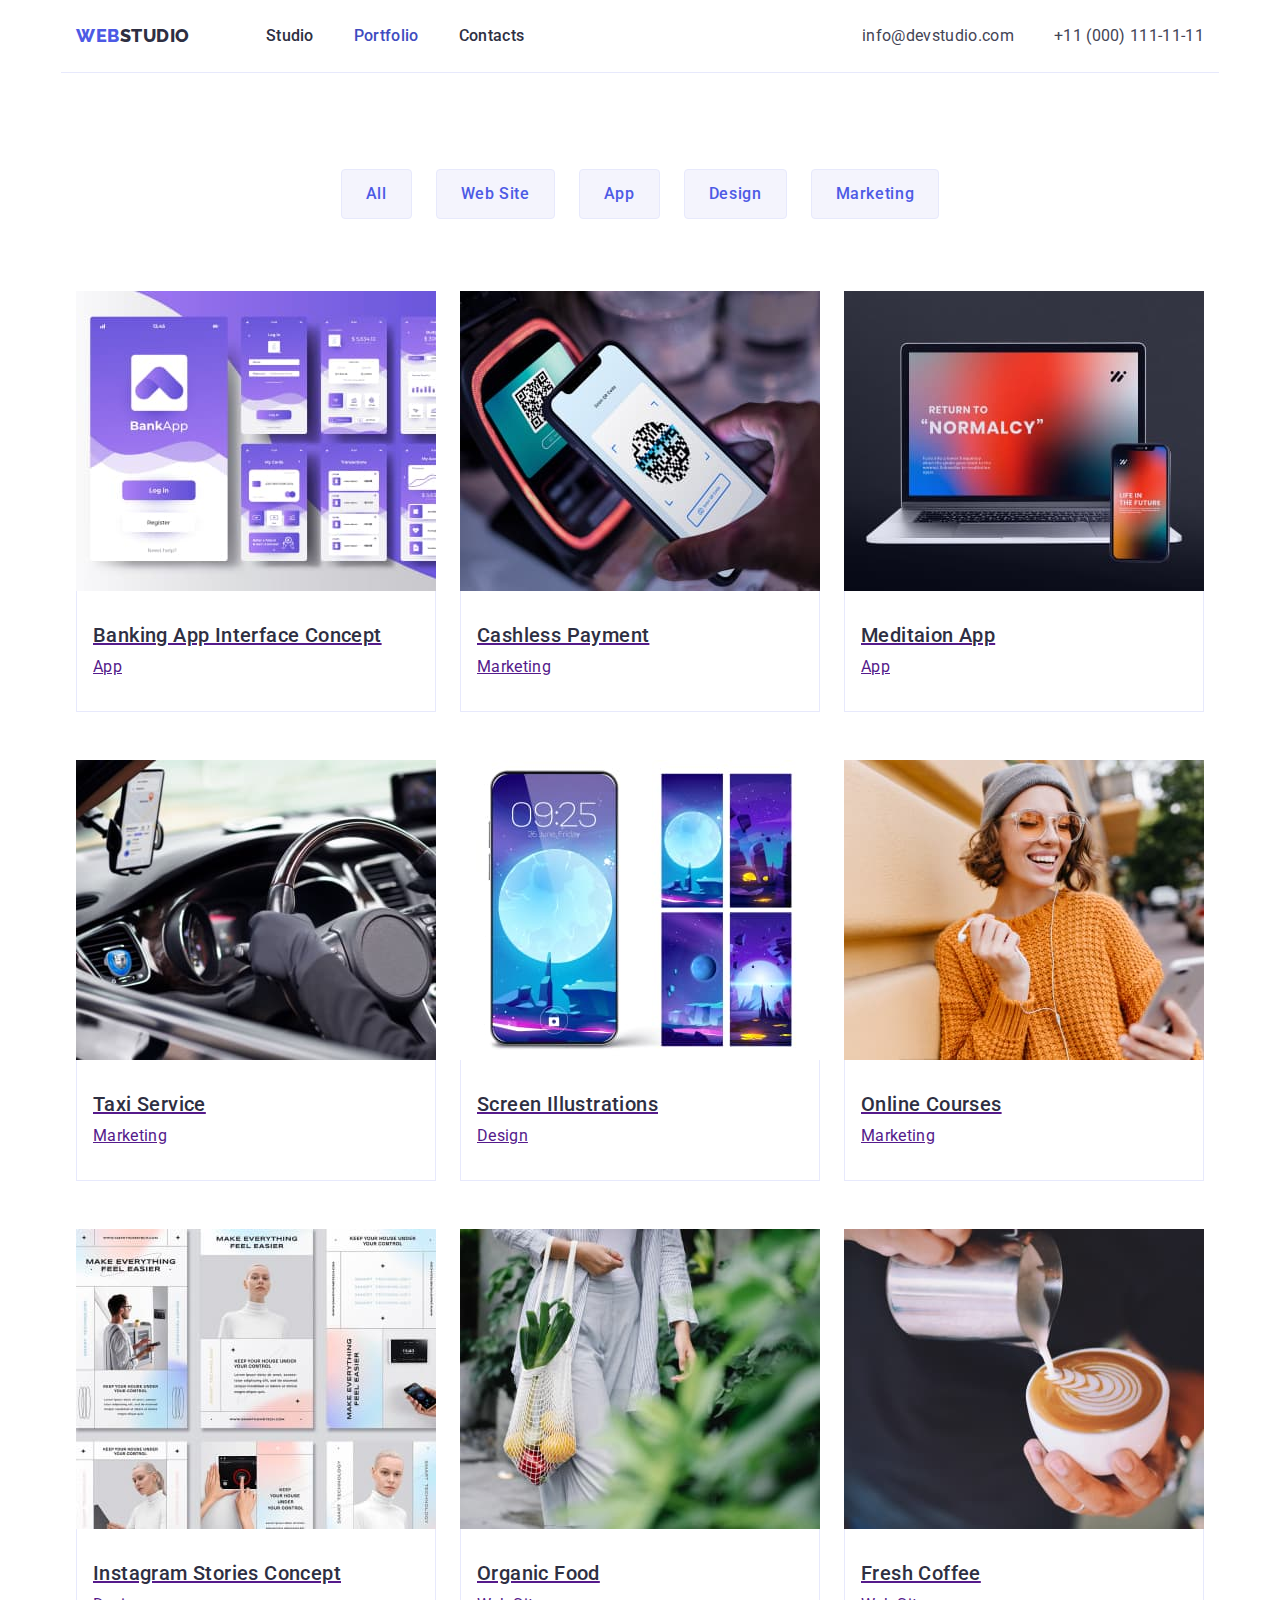
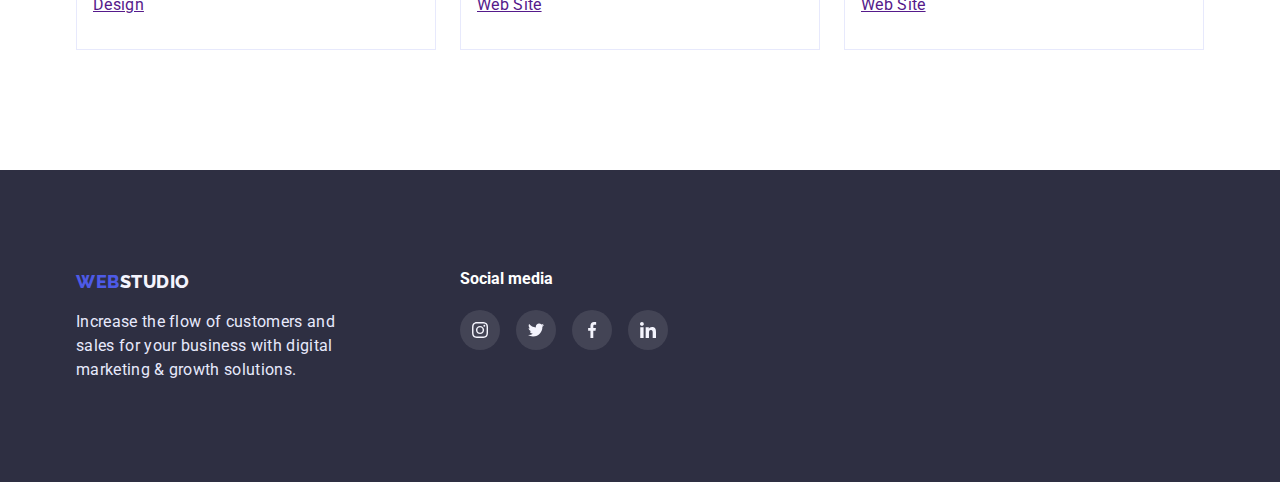
==== commit cfa93e0d: "виправив помилки" ====
--- a/portfolio.html
+++ b/portfolio.html
@@ -82,123 +82,141 @@
 
           <ul class="portfolio-list list">
             <li class="portfolio-list-item">
-              <img
-                class="portfolio-list-photo"
-                src="./images/banking.jpg"
-                alt="banking app"
-                width="360"
-                height="300"
-              />
-              <div class="portfolio-padding-descr">
-                <h2 class="portfolio-list-head">
-                  Banking App Interface Concept
-                </h2>
-                <p class="portfolio-list-descr">App</p>
-              </div>
-            </li>
-            <li class="portfolio-list-item">
-              <img
-                class="portfolio-list-photo"
-                src="./images/cashless.jpg"
-                alt="payment"
-                width="360"
-                height="300"
-              />
-              <div class="portfolio-padding-descr">
-                <h2 class="portfolio-list-head">Cashless Payment</h2>
-                <p class="portfolio-list-descr">Marketing</p>
-              </div>
-            </li>
-            <li class="portfolio-list-item">
-              <img
-                class="portfolio-list-photo"
-                src="./images/meditation.jpg"
-                alt="meditation app"
-                width="360"
-                height="300"
-              />
-              <div class="portfolio-padding-descr">
-                <h2 class="portfolio-list-head">Meditaion App</h2>
-                <p class="portfolio-list-descr">App</p>
-              </div>
-            </li>
-            <li class="portfolio-list-item">
-              <img
-                class="portfolio-list-photo"
-                src="./images/taxi.jpg"
-                alt="taxi service"
-                width="360"
-                height="300"
-              />
-              <div class="portfolio-padding-descr">
-                <h2 class="portfolio-list-head">Taxi Service</h2>
-                <p class="portfolio-list-descr">Marketing</p>
-              </div>
-            </li>
-            <li class="portfolio-list-item">
-              <img
-                class="portfolio-list-photo"
-                src="./images/screen.jpg"
-                alt="screen illustration"
-                width="360"
-                height="300"
-              />
-              <div class="portfolio-padding-descr">
-                <h2 class="portfolio-list-head">Screen Illustrations</h2>
-                <p class="portfolio-list-descr">Design</p>
-              </div>
-            </li>
-            <li class="portfolio-list-item">
-              <img
-                class="portfolio-list-photo"
-                src="./images/online.jpg"
-                alt="online courses"
-                width="360"
-                height="300"
-              />
-              <div class="portfolio-padding-descr">
-                <h2 class="portfolio-list-head">Online Courses</h2>
-                <p class="portfolio-list-descr">Marketing</p>
-              </div>
-            </li>
-            <li class="portfolio-list-item">
-              <img
-                class="portfolio-list-photo"
-                src="./images/insta.jpg"
-                alt="instgram stories"
-                width="360"
-                height="300"
-              />
-              <div class="portfolio-padding-descr">
-                <h2 class="portfolio-list-head">Instagram Stories Concept</h2>
-                <p class="portfolio-list-descr">Design</p>
-              </div>
-            </li>
-            <li class="portfolio-list-item">
-              <img
-                class="portfolio-list-photo"
-                src="./images/organic.jpg"
-                alt="organic food"
-                width="360"
-                height="300"
-              />
-              <div class="portfolio-padding-descr">
-                <h2 class="portfolio-list-head">Organic Food</h2>
-                <p class="portfolio-list-descr">Web Site</p>
-              </div>
-            </li>
-            <li class="portfolio-list-item">
-              <img
-                class="portfolio-list-photo"
-                src="./images/coffee.jpg"
-                alt="fresh coffee"
-                width="360"
-                height="300"
-              />
-              <div class="portfolio-padding-descr">
-                <h2 class="portfolio-list-head">Fresh Coffee</h2>
-                <p class="portfolio-list-descr">Web Site</p>
-              </div>
+              <a href="">
+                <img
+                  class="portfolio-list-photo"
+                  src="./images/banking.jpg"
+                  alt="banking app"
+                  width="360"
+                  height="300"
+                />
+                <div class="portfolio-padding-descr">
+                  <h2 class="portfolio-list-head">
+                    Banking App Interface Concept
+                  </h2>
+                  <p class="portfolio-list-descr">App</p>
+                </div>
+              </a>
+            </li>
+            <li class="portfolio-list-item">
+              <a href="">
+                <img
+                  class="portfolio-list-photo"
+                  src="./images/cashless.jpg"
+                  alt="payment"
+                  width="360"
+                  height="300"
+                />
+                <div class="portfolio-padding-descr">
+                  <h2 class="portfolio-list-head">Cashless Payment</h2>
+                  <p class="portfolio-list-descr">Marketing</p>
+                </div>
+              </a>
+            </li>
+            <li class="portfolio-list-item">
+              <a href="">
+                <img
+                  class="portfolio-list-photo"
+                  src="./images/meditation.jpg"
+                  alt="meditation app"
+                  width="360"
+                  height="300"
+                />
+                <div class="portfolio-padding-descr">
+                  <h2 class="portfolio-list-head">Meditaion App</h2>
+                  <p class="portfolio-list-descr">App</p>
+                </div>
+              </a>
+            </li>
+            <li class="portfolio-list-item">
+              <a href="">
+                <img
+                  class="portfolio-list-photo"
+                  src="./images/taxi.jpg"
+                  alt="taxi service"
+                  width="360"
+                  height="300"
+                />
+                <div class="portfolio-padding-descr">
+                  <h2 class="portfolio-list-head">Taxi Service</h2>
+                  <p class="portfolio-list-descr">Marketing</p>
+                </div>
+              </a>
+            </li>
+            <li class="portfolio-list-item">
+              <a href="">
+                <img
+                  class="portfolio-list-photo"
+                  src="./images/screen.jpg"
+                  alt="screen illustration"
+                  width="360"
+                  height="300"
+                />
+                <div class="portfolio-padding-descr">
+                  <h2 class="portfolio-list-head">Screen Illustrations</h2>
+                  <p class="portfolio-list-descr">Design</p>
+                </div>
+              </a>
+            </li>
+            <li class="portfolio-list-item">
+              <a href="">
+                <img
+                  class="portfolio-list-photo"
+                  src="./images/online.jpg"
+                  alt="online courses"
+                  width="360"
+                  height="300"
+                />
+                <div class="portfolio-padding-descr">
+                  <h2 class="portfolio-list-head">Online Courses</h2>
+                  <p class="portfolio-list-descr">Marketing</p>
+                </div>
+              </a>
+            </li>
+            <li class="portfolio-list-item">
+              <a href="">
+                <img
+                  class="portfolio-list-photo"
+                  src="./images/insta.jpg"
+                  alt="instgram stories"
+                  width="360"
+                  height="300"
+                />
+                <div class="portfolio-padding-descr">
+                  <h2 class="portfolio-list-head">Instagram Stories Concept</h2>
+                  <p class="portfolio-list-descr">Design</p>
+                </div>
+              </a>
+            </li>
+            <li class="portfolio-list-item">
+              <a href="">
+                <img
+                  class="portfolio-list-photo"
+                  src="./images/organic.jpg"
+                  alt="organic food"
+                  width="360"
+                  height="300"
+                />
+                <div class="portfolio-padding-descr">
+                  <h2 class="portfolio-list-head">Organic Food</h2>
+                  <p class="portfolio-list-descr">Web Site</p>
+                </div>
+              </a>
+            </li>
+            <li class="portfolio-list-item">
+              <a href="">
+                <img
+                  class="portfolio-list-photo"
+                  src="./images/coffee.jpg"
+                  alt="fresh coffee"
+                  width="360"
+                  height="300"
+                />
+                <div class="portfolio-padding-descr">
+                  <h2 class="portfolio-list-head">Fresh Coffee</h2>
+                  <p class="portfolio-list-descr">Web Site</p>
+                </div>
+              </a>
             </li>
           </ul>
         </div>
--- a/css/styles.css
+++ b/css/styles.css
@@ -135,6 +135,7 @@
   text-align: center;
 }
 .dark-bgc {
+  width: 1440px;
   background-color: var(--dark-bg);
   margin: 0 auto;
   background-image: linear-gradient(
@@ -142,7 +143,7 @@
       rgba(46, 47, 66, 0.7)
     ),
     url(../images/people-office\ 1.jpg);
-  background-size: cover;
+  object-fit: contain;
 }
 
 .section-hero {
@@ -168,13 +169,11 @@
   background-color: var(--main-blue);
   border-radius: 4px;
   padding: 16px 32px;
+  border: none;
 }
 
 /*  ABOUT WEBSTUDIO SECTION */
-/* svg:not(:root) {
-  overflow: visible;
-  overflow-clip-margin: border-box;
-} */
+
 .examples-list-link {
   display: flex;
   width: 264px;
@@ -394,7 +393,11 @@
   display: flex;
   flex-wrap: wrap;
 }
-
+.portfolio-list-item:hover,
+.portfolio-list-item:focus {
+  box-shadow: 0px 1px 6px rgba(46, 47, 66, 0.08),
+    0px 1px 1px rgba(46, 47, 66, 0.16), 0px 2px 1px rgba(46, 47, 66, 0.08);
+}
 .portfolio-list-item {
   margin-right: 24px;
   margin-bottom: 48px;
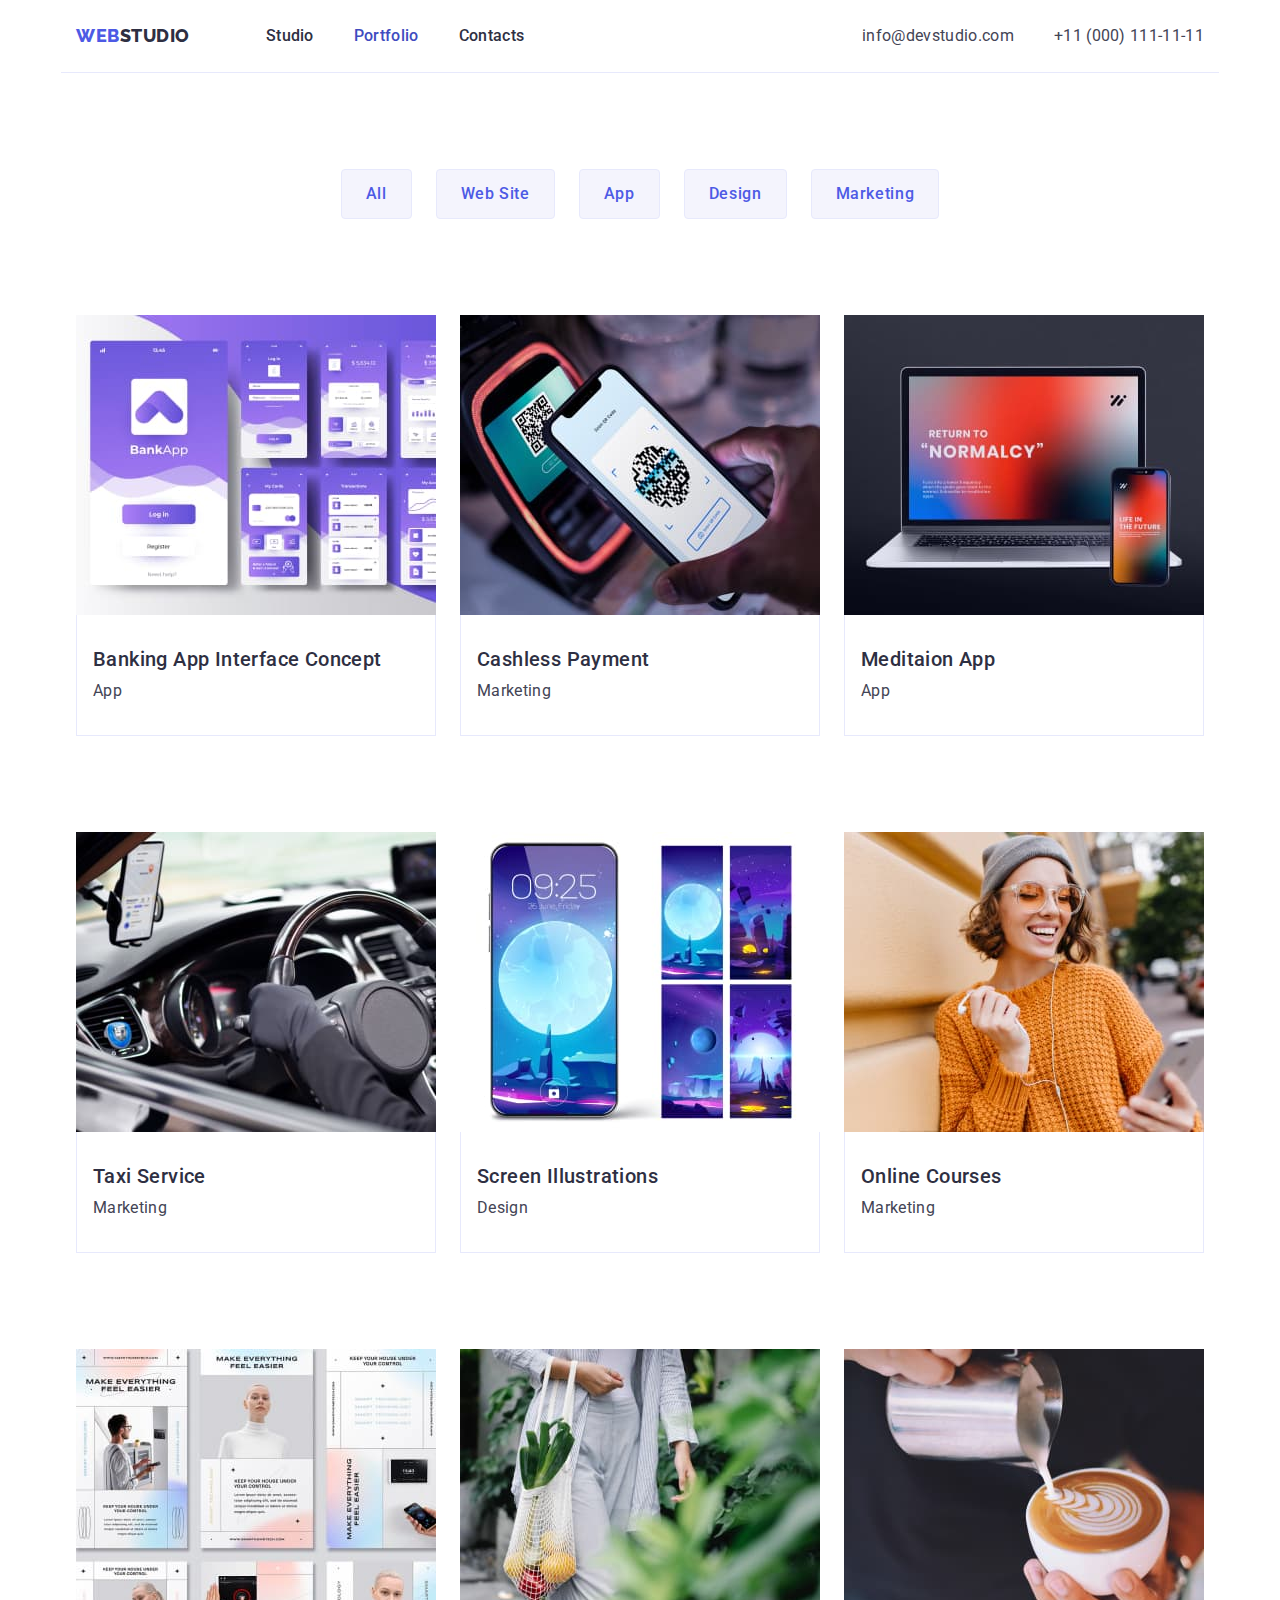
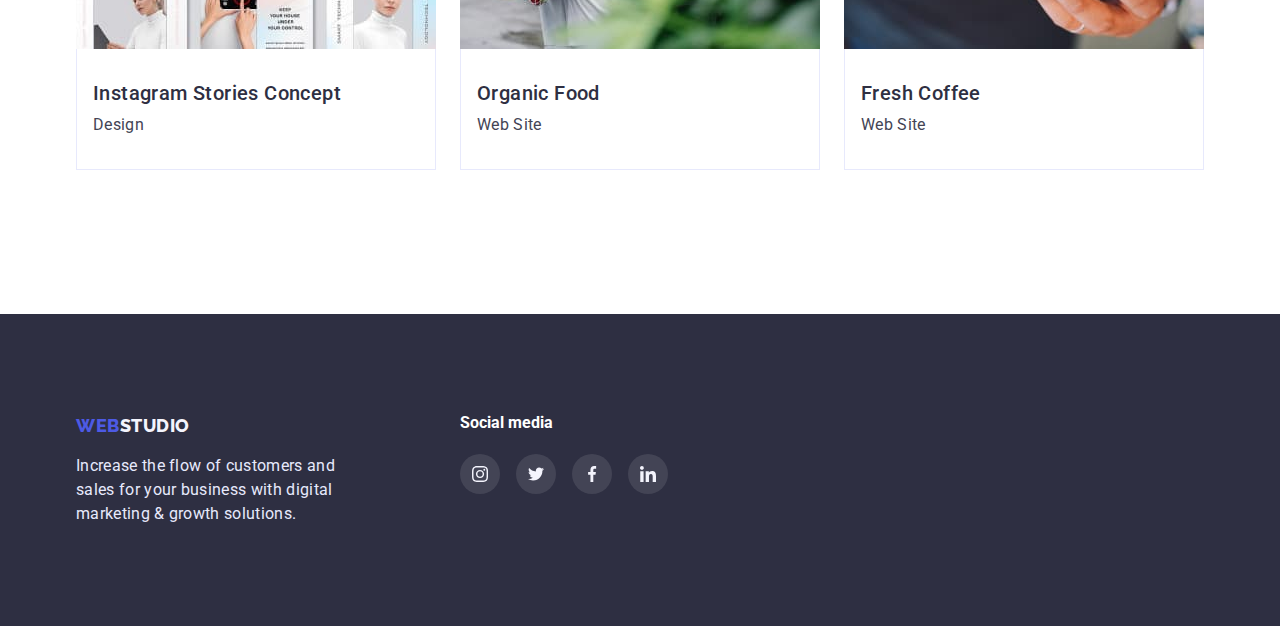
==== commit 9596727f: "закынчив" ====
--- a/portfolio.html
+++ b/portfolio.html
@@ -82,7 +82,7 @@
 
           <ul class="portfolio-list list">
             <li class="portfolio-list-item">
-              <a href="">
+              <a class="link" href="">
                 <img
                   class="portfolio-list-photo"
                   src="./images/banking.jpg"
@@ -99,7 +99,7 @@
               </a>
             </li>
             <li class="portfolio-list-item">
-              <a href="">
+              <a class="link" href="">
                 <img
                   class="portfolio-list-photo"
                   src="./images/cashless.jpg"
@@ -114,7 +114,7 @@
               </a>
             </li>
             <li class="portfolio-list-item">
-              <a href="">
+              <a class="link" href="">
                 <img
                   class="portfolio-list-photo"
                   src="./images/meditation.jpg"
@@ -129,7 +129,7 @@
               </a>
             </li>
             <li class="portfolio-list-item">
-              <a href="">
+              <a class="link" href="">
                 <img
                   class="portfolio-list-photo"
                   src="./images/taxi.jpg"
@@ -144,7 +144,7 @@
               </a>
             </li>
             <li class="portfolio-list-item">
-              <a href="">
+              <a class="link" href="">
                 <img
                   class="portfolio-list-photo"
                   src="./images/screen.jpg"
@@ -159,7 +159,7 @@
               </a>
             </li>
             <li class="portfolio-list-item">
-              <a href="">
+              <a class="link" href="">
                 <img
                   class="portfolio-list-photo"
                   src="./images/online.jpg"
@@ -174,7 +174,7 @@
               </a>
             </li>
             <li class="portfolio-list-item">
-              <a href="">
+              <a class="link" href="">
                 <img
                   class="portfolio-list-photo"
                   src="./images/insta.jpg"
@@ -189,7 +189,7 @@
               </a>
             </li>
             <li class="portfolio-list-item">
-              <a href="">
+              <a class="link" href="">
                 <img
                   class="portfolio-list-photo"
                   src="./images/organic.jpg"
@@ -204,7 +204,7 @@
               </a>
             </li>
             <li class="portfolio-list-item">
-              <a href="">
+              <a class="link" href="">
                 <img
                   class="portfolio-list-photo"
                   src="./images/coffee.jpg"
--- a/css/styles.css
+++ b/css/styles.css
@@ -417,6 +417,8 @@
   margin-bottom: 8px;
 }
 .portfolio-list-descr {
+  font-family: Roboto, sans-serif;
+  color: var(--primary-text-color);
   font-size: 16px;
   line-height: 1.5;
   letter-spacing: 0.02em;
